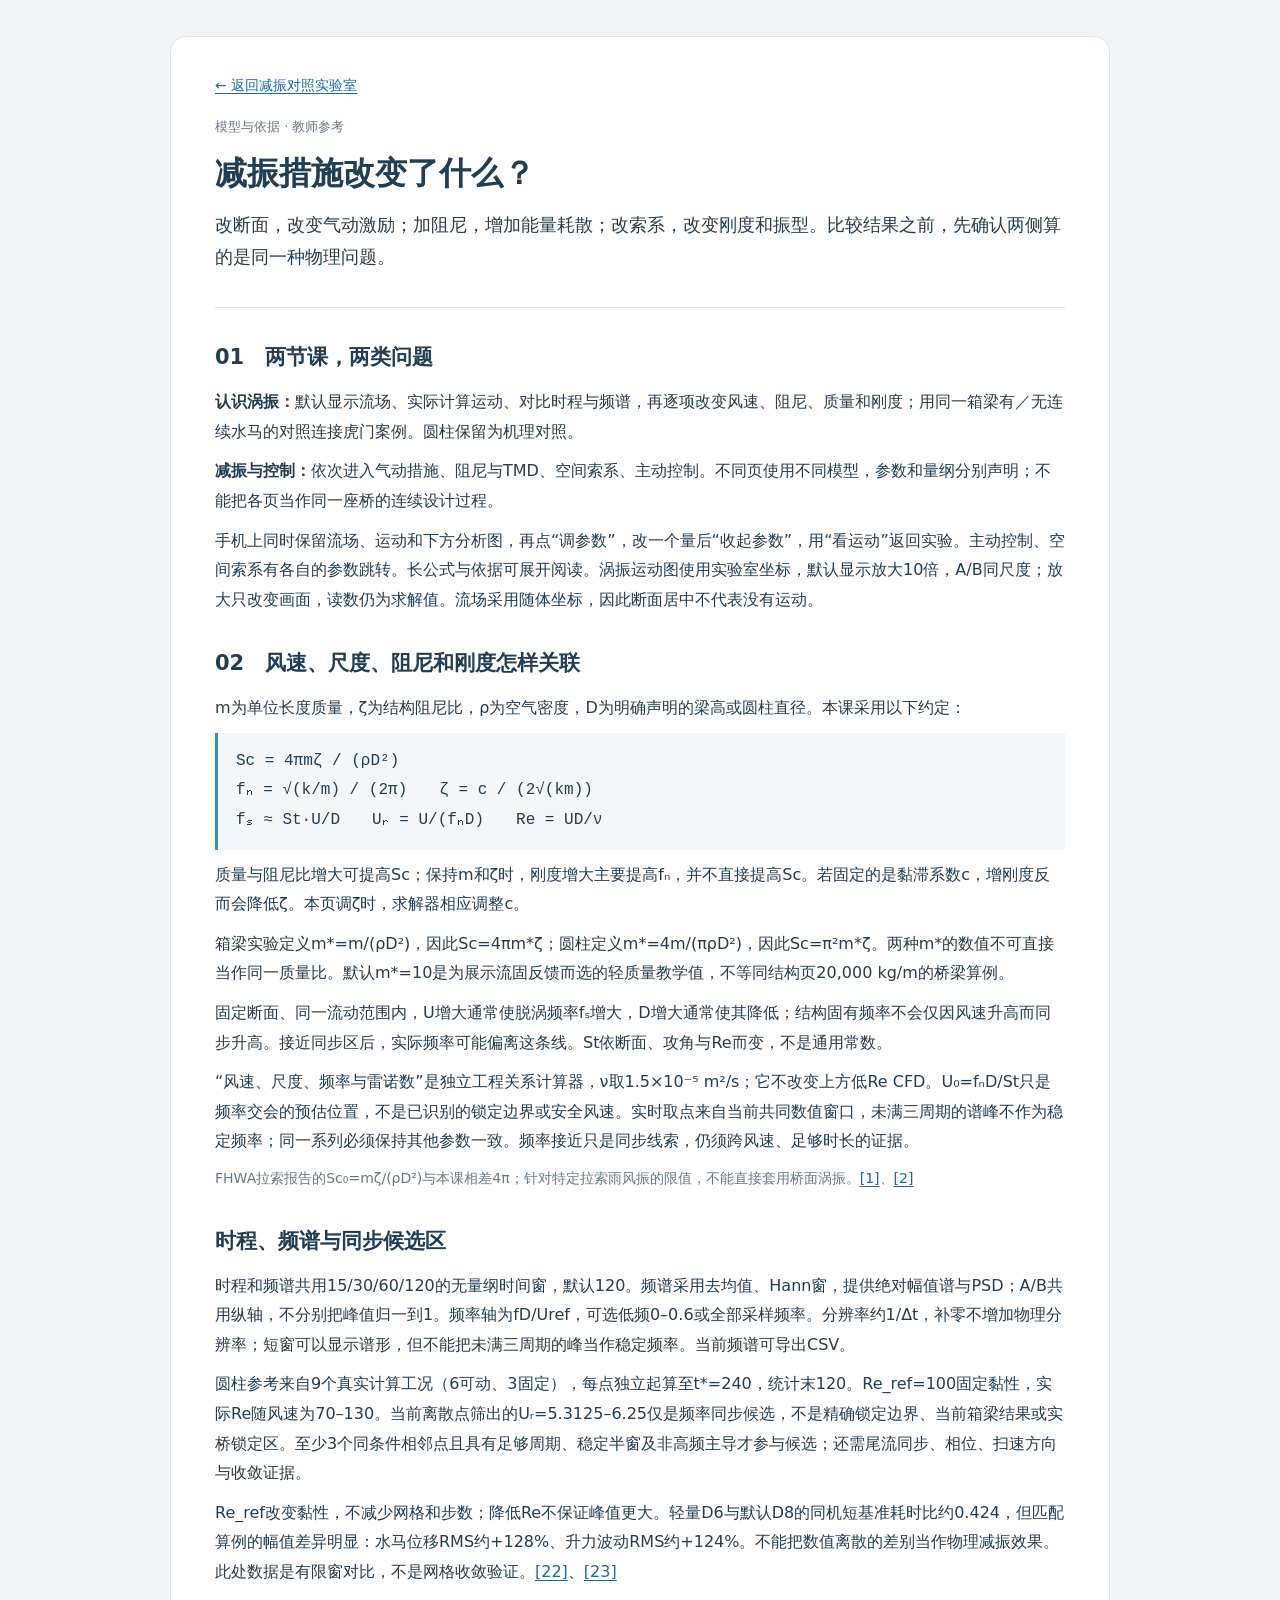
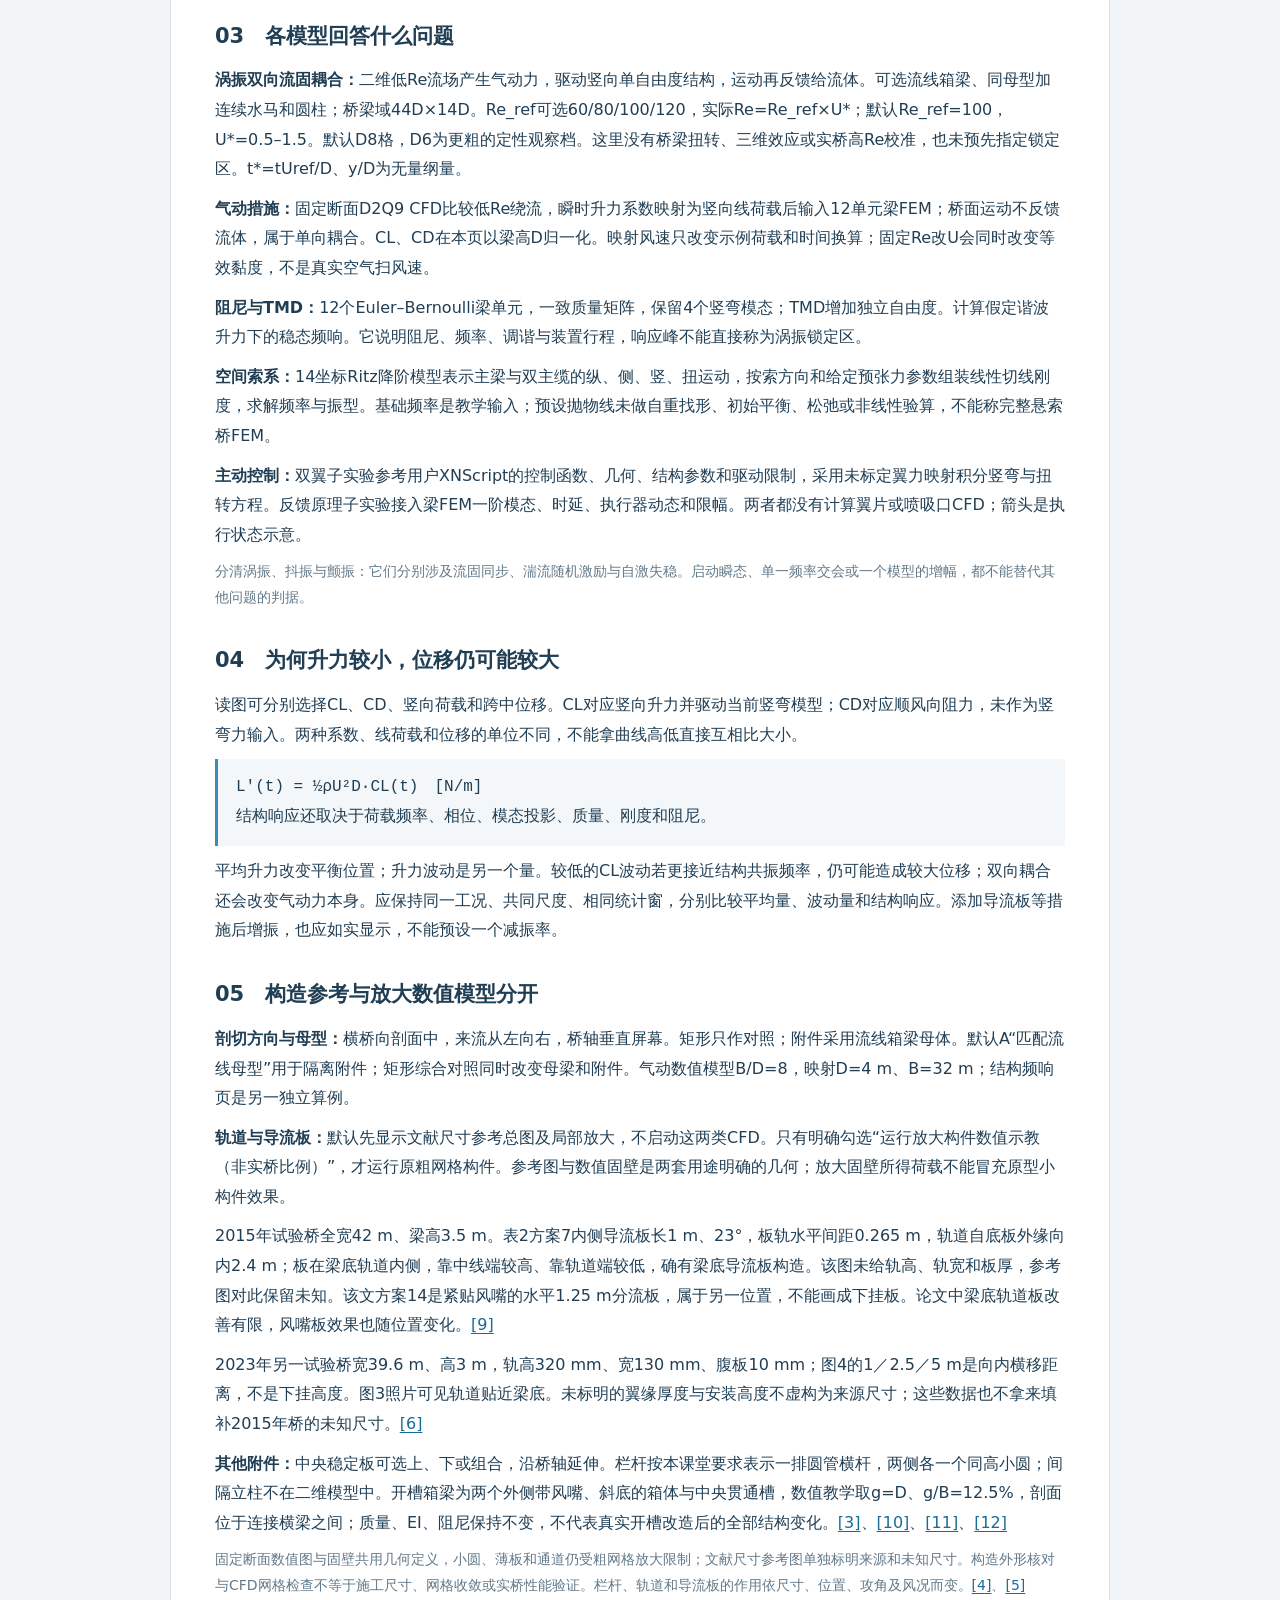
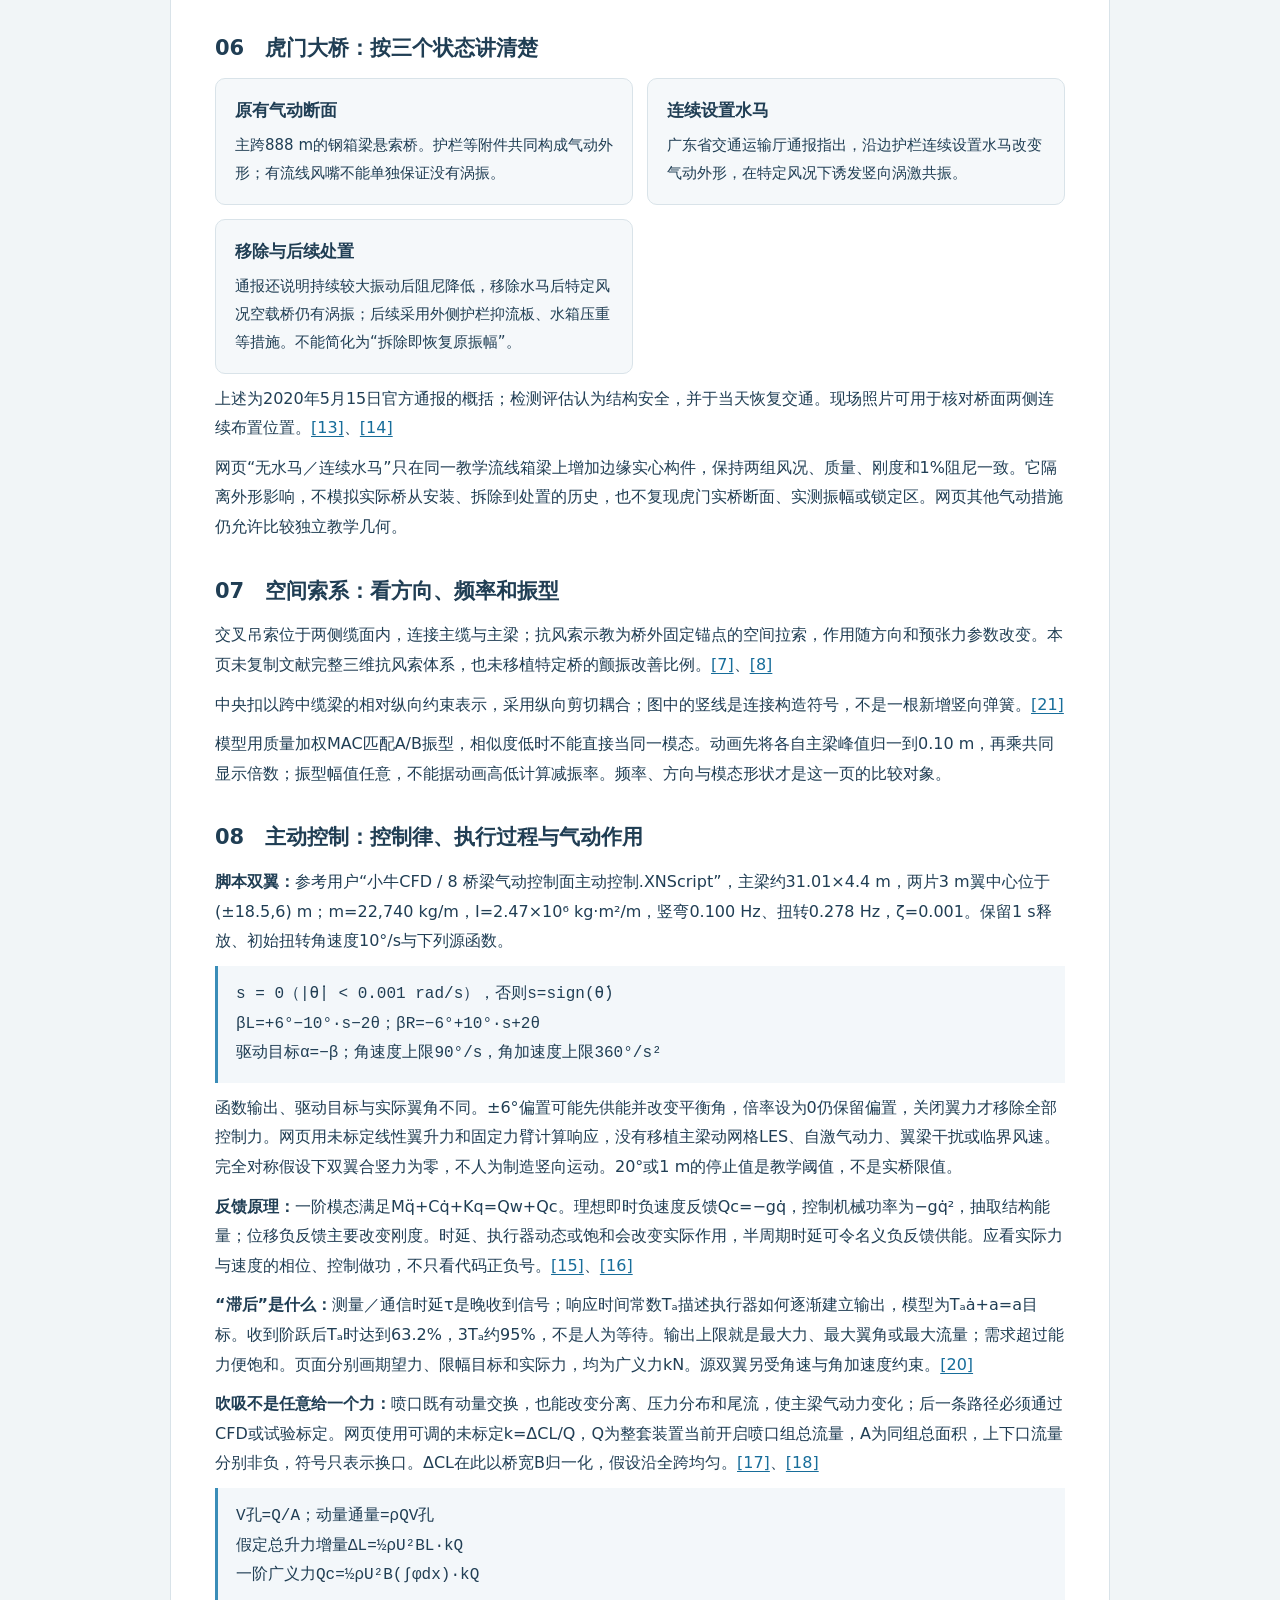
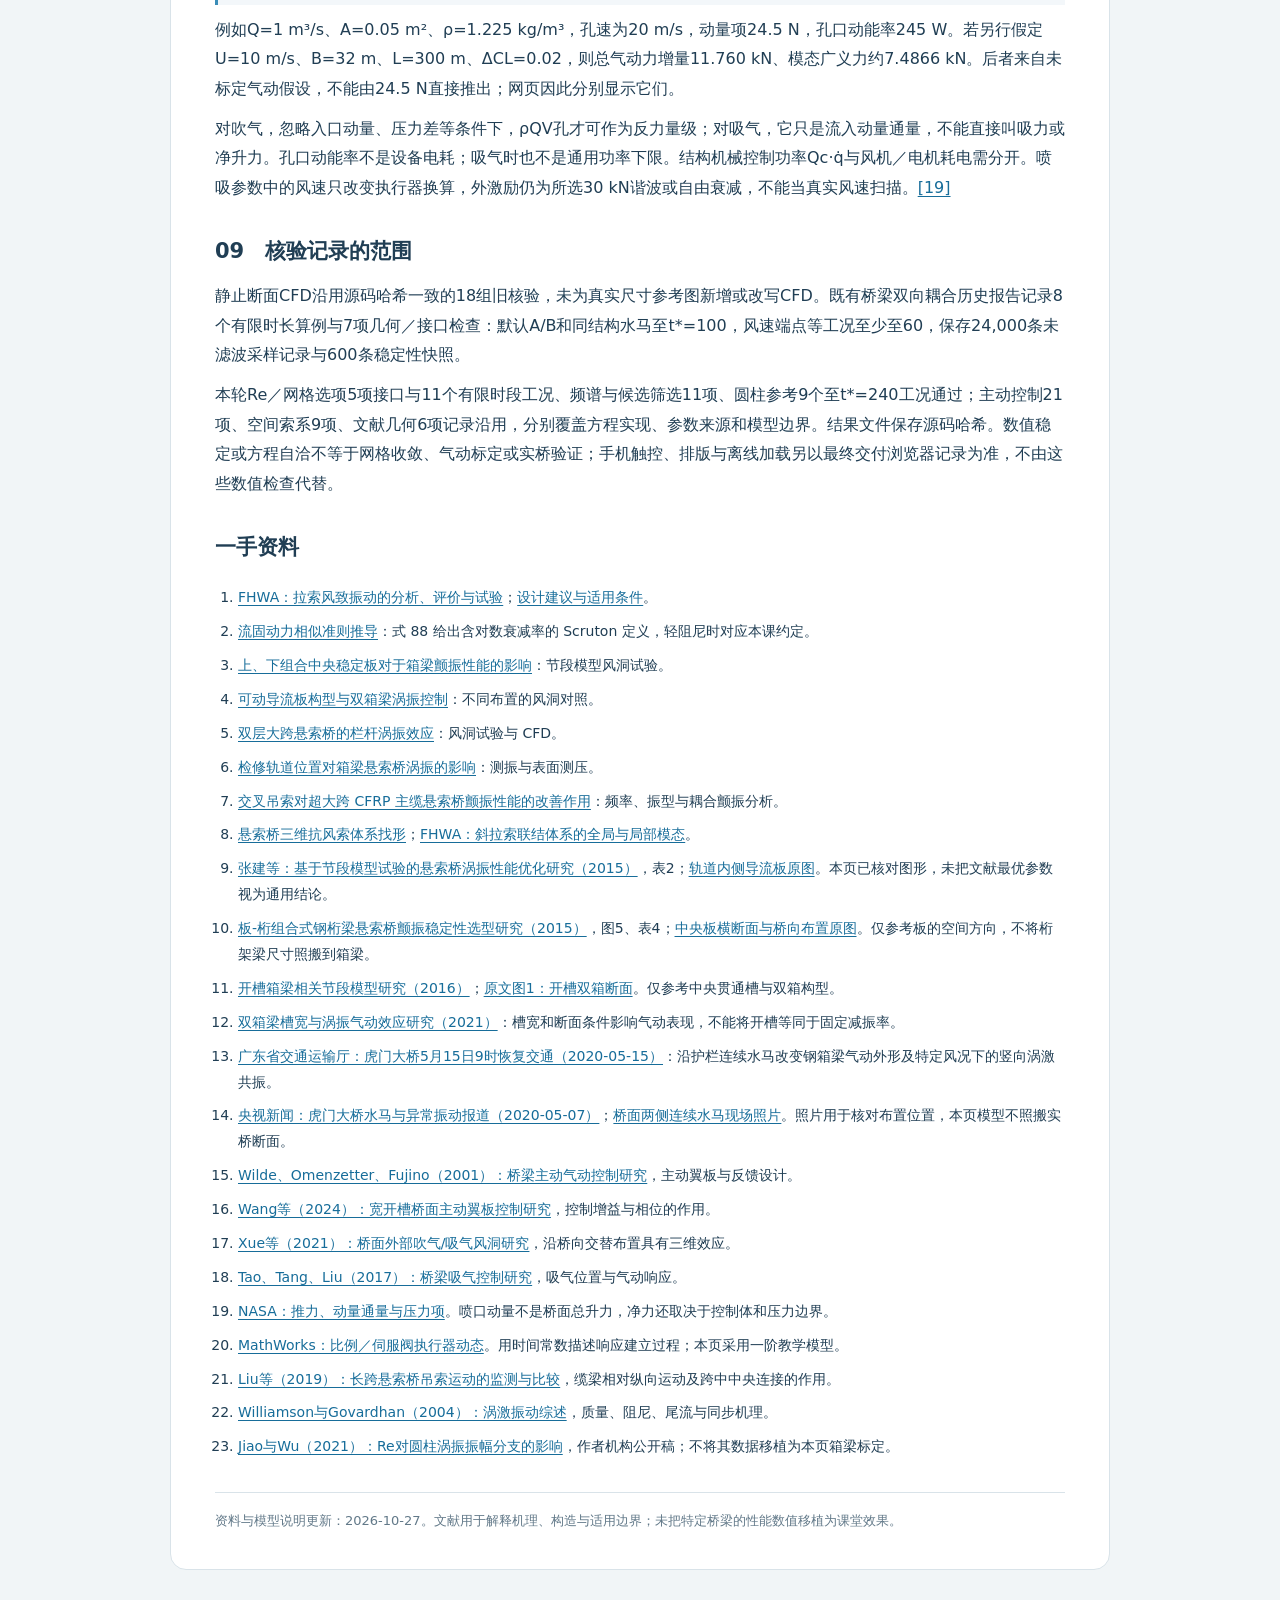
==== evidence.html @ 7c7252c8 "Publish verified bridge classroom with a dedicated course entry" ====
<!doctype html>
<html lang="zh-CN">
<head>
  <meta charset="utf-8">
  <meta name="viewport" content="width=device-width,initial-scale=1">
  <meta name="color-scheme" content="light">
  <title>模型与依据 · 桥梁减振对照实验室</title>
  <style>
    :root{--ink:#203e54;--muted:#627989;--line:#d9e3e9;--blue:#176d9a;--paper:#fff;--bg:#f1f5f7}
    *{box-sizing:border-box}body{margin:0;background:var(--bg);color:var(--ink);font:16px/1.85 system-ui,-apple-system,"Segoe UI","Microsoft YaHei",sans-serif}main{max-width:940px;margin:36px auto 64px;padding:36px 44px;background:var(--paper);border:1px solid var(--line);border-radius:16px}nav{font-size:14px}a{color:var(--blue);text-underline-offset:3px}a:focus-visible{outline:3px solid #75b9de;outline-offset:4px}header{border-bottom:1px solid var(--line);padding:16px 0 24px}h1{font-size:32px;line-height:1.3;margin:14px 0}h2{font-size:21px;margin:30px 0 10px}p{margin:10px 0}.lead{font-size:18px;line-height:1.8}.eyebrow,footer{font-size:13px;color:var(--muted)}.formula{padding:14px 18px;border-left:3px solid #3a8db8;background:#f3f7fa;overflow-wrap:anywhere;font-family:ui-monospace,"Cascadia Code",Consolas,monospace}.grid{display:grid;grid-template-columns:1fr 1fr;gap:14px}.card{padding:16px 19px;background:#f5f8fa;border:1px solid var(--line);border-radius:10px}.card h3{font-size:17px;margin:0 0 6px}.card p{font-size:15px;margin:0}.source-list{padding-left:23px;font-size:14px}.source-list li{padding:4px 0}.note{font-size:14px;color:var(--muted)}footer{margin-top:28px;padding-top:16px;border-top:1px solid var(--line)}@media(max-width:650px){main{margin:0;border:0;border-radius:0;padding:24px 20px 40px}h1{font-size:27px}.grid{grid-template-columns:1fr}body{font-size:15px}}
  </style>
</head>
<body>
<main>
  <nav><a href="index.html">← 返回减振对照实验室</a></nav>
  <header>
    <div class="eyebrow">模型与依据 · 教师参考</div>
    <h1>减振措施改变了什么？</h1>
    <p class="lead">改断面，改变气动激励；加阻尼，增加能量耗散；改索系，改变刚度和振型。比较结果之前，先确认两侧算的是同一种物理问题。</p>
  </header>

  <section aria-labelledby="courses">
    <h2 id="courses">01　两节课，两类问题</h2>
    <p><strong>认识涡振：</strong>默认显示流场、实际计算运动、对比时程与频谱，再逐项改变风速、阻尼、质量和刚度；用同一箱梁有／无连续水马的对照连接虎门案例。圆柱保留为机理对照。</p>
    <p><strong>减振与控制：</strong>依次进入气动措施、阻尼与TMD、空间索系、主动控制。不同页使用不同模型，参数和量纲分别声明；不能把各页当作同一座桥的连续设计过程。</p>
    <p>手机上同时保留流场、运动和下方分析图，再点“调参数”，改一个量后“收起参数”，用“看运动”返回实验。主动控制、空间索系有各自的参数跳转。长公式与依据可展开阅读。涡振运动图使用实验室坐标，默认显示放大10倍，A/B同尺度；放大只改变画面，读数仍为求解值。流场采用随体坐标，因此断面居中不代表没有运动。</p>
  </section>

  <section aria-labelledby="scruton">
    <h2 id="scruton">02　风速、尺度、阻尼和刚度怎样关联</h2>
    <p>m为单位长度质量，ζ为结构阻尼比，ρ为空气密度，D为明确声明的梁高或圆柱直径。本课采用以下约定：</p>
    <div class="formula">Sc = 4πmζ / (ρD²)<br>fₙ = √(k/m) / (2π)　　ζ = c / (2√(km))<br>fₛ ≈ St·U/D　　Uᵣ = U/(fₙD)　　Re = UD/ν</div>
    <p>质量与阻尼比增大可提高Sc；保持m和ζ时，刚度增大主要提高fₙ，并不直接提高Sc。若固定的是黏滞系数c，增刚度反而会降低ζ。本页调ζ时，求解器相应调整c。</p>
    <p>箱梁实验定义m*=m/(ρD²)，因此Sc=4πm*ζ；圆柱定义m*=4m/(πρD²)，因此Sc=π²m*ζ。两种m*的数值不可直接当作同一质量比。默认m*=10是为展示流固反馈而选的轻质量教学值，不等同结构页20,000 kg/m的桥梁算例。</p>
    <p>固定断面、同一流动范围内，U增大通常使脱涡频率fₛ增大，D增大通常使其降低；结构固有频率不会仅因风速升高而同步升高。接近同步区后，实际频率可能偏离这条线。St依断面、攻角与Re而变，不是通用常数。</p>
    <p>“风速、尺度、频率与雷诺数”是独立工程关系计算器，ν取1.5×10⁻⁵ m²/s；它不改变上方低Re CFD。U₀=fₙD/St只是频率交会的预估位置，不是已识别的锁定边界或安全风速。实时取点来自当前共同数值窗口，未满三周期的谱峰不作为稳定频率；同一系列必须保持其他参数一致。频率接近只是同步线索，仍须跨风速、足够时长的证据。</p>
    <p class="note">FHWA拉索报告的Sc₀=mζ/(ρD²)与本课相差4π；针对特定拉索雨风振的限值，不能直接套用桥面涡振。<a href="#ref1">[1]</a>、<a href="#ref2">[2]</a></p>
  </section>

  <section aria-labelledby="spectra">
    <h2 id="spectra">时程、频谱与同步候选区</h2>
    <p>时程和频谱共用15/30/60/120的无量纲时间窗，默认120。频谱采用去均值、Hann窗，提供绝对幅值谱与PSD；A/B共用纵轴，不分别把峰值归一到1。频率轴为fD/Uref，可选低频0–0.6或全部采样频率。分辨率约1/Δt，补零不增加物理分辨率；短窗可以显示谱形，但不能把未满三周期的峰当作稳定频率。当前频谱可导出CSV。</p>
    <p>圆柱参考来自9个真实计算工况（6可动、3固定），每点独立起算至t*=240，统计末120。Re_ref=100固定黏性，实际Re随风速为70–130。当前离散点筛出的Uᵣ=5.3125–6.25仅是频率同步候选，不是精确锁定边界、当前箱梁结果或实桥锁定区。至少3个同条件相邻点且具有足够周期、稳定半窗及非高频主导才参与候选；还需尾流同步、相位、扫速方向与收敛证据。</p>
    <p>Re_ref改变黏性，不减少网格和步数；降低Re不保证峰值更大。轻量D6与默认D8的同机短基准耗时比约0.424，但匹配算例的幅值差异明显：水马位移RMS约+128%、升力波动RMS约+124%。不能把数值离散的差别当作物理减振效果。此处数据是有限窗对比，不是网格收敛验证。<a href="#ref22">[22]</a>、<a href="#ref23">[23]</a></p>
  </section>

  <section aria-labelledby="models">
    <h2 id="models">03　各模型回答什么问题</h2>
    <p><strong>涡振双向流固耦合：</strong>二维低Re流场产生气动力，驱动竖向单自由度结构，运动再反馈给流体。可选流线箱梁、同母型加连续水马和圆柱；桥梁域44D×14D。Re_ref可选60/80/100/120，实际Re=Re_ref×U*；默认Re_ref=100，U*=0.5–1.5。默认D8格，D6为更粗的定性观察档。这里没有桥梁扭转、三维效应或实桥高Re校准，也未预先指定锁定区。t*=tUref/D、y/D为无量纲量。</p>
    <p><strong>气动措施：</strong>固定断面D2Q9 CFD比较低Re绕流，瞬时升力系数映射为竖向线荷载后输入12单元梁FEM；桥面运动不反馈流体，属于单向耦合。CL、CD在本页以梁高D归一化。映射风速只改变示例荷载和时间换算；固定Re改U会同时改变等效黏度，不是真实空气扫风速。</p>
    <p><strong>阻尼与TMD：</strong>12个Euler–Bernoulli梁单元，一致质量矩阵，保留4个竖弯模态；TMD增加独立自由度。计算假定谐波升力下的稳态频响。它说明阻尼、频率、调谐与装置行程，响应峰不能直接称为涡振锁定区。</p>
    <p><strong>空间索系：</strong>14坐标Ritz降阶模型表示主梁与双主缆的纵、侧、竖、扭运动，按索方向和给定预张力参数组装线性切线刚度，求解频率与振型。基础频率是教学输入；预设抛物线未做自重找形、初始平衡、松弛或非线性验算，不能称完整悬索桥FEM。</p>
    <p><strong>主动控制：</strong>双翼子实验参考用户XNScript的控制函数、几何、结构参数和驱动限制，采用未标定翼力映射积分竖弯与扭转方程。反馈原理子实验接入梁FEM一阶模态、时延、执行器动态和限幅。两者都没有计算翼片或喷吸口CFD；箭头是执行状态示意。</p>
    <p class="note">分清涡振、抖振与颤振：它们分别涉及流固同步、湍流随机激励与自激失稳。启动瞬态、单一频率交会或一个模型的增幅，都不能替代其他问题的判据。</p>
  </section>

  <section aria-labelledby="reading">
    <h2 id="reading">04　为何升力较小，位移仍可能较大</h2>
    <p>读图可分别选择CL、CD、竖向荷载和跨中位移。CL对应竖向升力并驱动当前竖弯模型；CD对应顺风向阻力，未作为竖弯力输入。两种系数、线荷载和位移的单位不同，不能拿曲线高低直接互相比大小。</p>
    <div class="formula">L′(t) = ½ρU²D·CL(t)　[N/m]<br>结构响应还取决于荷载频率、相位、模态投影、质量、刚度和阻尼。</div>
    <p>平均升力改变平衡位置；升力波动是另一个量。较低的CL波动若更接近结构共振频率，仍可能造成较大位移；双向耦合还会改变气动力本身。应保持同一工况、共同尺度、相同统计窗，分别比较平均量、波动量和结构响应。添加导流板等措施后增振，也应如实显示，不能预设一个减振率。</p>
  </section>

  <section aria-labelledby="section-construction">
    <h2 id="section-construction">05　构造参考与放大数值模型分开</h2>
    <p><strong>剖切方向与母型：</strong>横桥向剖面中，来流从左向右，桥轴垂直屏幕。矩形只作对照；附件采用流线箱梁母体。默认A“匹配流线母型”用于隔离附件；矩形综合对照同时改变母梁和附件。气动数值模型B/D=8，映射D=4 m、B=32 m；结构频响页是另一独立算例。</p>
    <p><strong>轨道与导流板：</strong>默认先显示文献尺寸参考总图及局部放大，不启动这两类CFD。只有明确勾选“运行放大构件数值示教（非实桥比例）”，才运行原粗网格构件。参考图与数值固壁是两套用途明确的几何；放大固壁所得荷载不能冒充原型小构件效果。</p>
    <p>2015年试验桥全宽42 m、梁高3.5 m。表2方案7内侧导流板长1 m、23°，板轨水平间距0.265 m，轨道自底板外缘向内2.4 m；板在梁底轨道内侧，靠中线端较高、靠轨道端较低，确有梁底导流板构造。该图未给轨高、轨宽和板厚，参考图对此保留未知。该文方案14是紧贴风嘴的水平1.25 m分流板，属于另一位置，不能画成下挂板。论文中梁底轨道板改善有限，风嘴板效果也随位置变化。<a href="#ref9">[9]</a></p>
    <p>2023年另一试验桥宽39.6 m、高3 m，轨高320 mm、宽130 mm、腹板10 mm；图4的1／2.5／5 m是向内横移距离，不是下挂高度。图3照片可见轨道贴近梁底。未标明的翼缘厚度与安装高度不虚构为来源尺寸；这些数据也不拿来填补2015年桥的未知尺寸。<a href="#ref6">[6]</a></p>
    <p><strong>其他附件：</strong>中央稳定板可选上、下或组合，沿桥轴延伸。栏杆按本课堂要求表示一排圆管横杆，两侧各一个同高小圆；间隔立柱不在二维模型中。开槽箱梁为两个外侧带风嘴、斜底的箱体与中央贯通槽，数值教学取g=D、g/B=12.5%，剖面位于连接横梁之间；质量、EI、阻尼保持不变，不代表真实开槽改造后的全部结构变化。<a href="#ref3">[3]</a>、<a href="#ref10">[10]</a>、<a href="#ref11">[11]</a>、<a href="#ref12">[12]</a></p>
    <p class="note">固定断面数值图与固壁共用几何定义，小圆、薄板和通道仍受粗网格放大限制；文献尺寸参考图单独标明来源和未知尺寸。构造外形核对与CFD网格检查不等于施工尺寸、网格收敛或实桥性能验证。栏杆、轨道和导流板的作用依尺寸、位置、攻角及风况而变。<a href="#ref4">[4]</a>、<a href="#ref5">[5]</a></p>
  </section>

  <section aria-labelledby="humen">
    <h2 id="humen">06　虎门大桥：按三个状态讲清楚</h2>
    <div class="grid">
      <article class="card"><h3>原有气动断面</h3><p>主跨888 m的钢箱梁悬索桥。护栏等附件共同构成气动外形；有流线风嘴不能单独保证没有涡振。</p></article>
      <article class="card"><h3>连续设置水马</h3><p>广东省交通运输厅通报指出，沿边护栏连续设置水马改变气动外形，在特定风况下诱发竖向涡激共振。</p></article>
      <article class="card"><h3>移除与后续处置</h3><p>通报还说明持续较大振动后阻尼降低，移除水马后特定风况空载桥仍有涡振；后续采用外侧护栏抑流板、水箱压重等措施。不能简化为“拆除即恢复原振幅”。</p></article>
    </div>
    <p>上述为2020年5月15日官方通报的概括；检测评估认为结构安全，并于当天恢复交通。现场照片可用于核对桥面两侧连续布置位置。<a href="#ref13">[13]</a>、<a href="#ref14">[14]</a></p>
    <p>网页“无水马／连续水马”只在同一教学流线箱梁上增加边缘实心构件，保持两组风况、质量、刚度和1%阻尼一致。它隔离外形影响，不模拟实际桥从安装、拆除到处置的历史，也不复现虎门实桥断面、实测振幅或锁定区。网页其他气动措施仍允许比较独立教学几何。</p>
  </section>

  <section aria-labelledby="spatial">
    <h2 id="spatial">07　空间索系：看方向、频率和振型</h2>
    <p>交叉吊索位于两侧缆面内，连接主缆与主梁；抗风索示教为桥外固定锚点的空间拉索，作用随方向和预张力参数改变。本页未复制文献完整三维抗风索体系，也未移植特定桥的颤振改善比例。<a href="#ref7">[7]</a>、<a href="#ref8">[8]</a></p>
    <p>中央扣以跨中缆梁的相对纵向约束表示，采用纵向剪切耦合；图中的竖线是连接构造符号，不是一根新增竖向弹簧。<a href="#ref21">[21]</a></p>
    <p>模型用质量加权MAC匹配A/B振型，相似度低时不能直接当同一模态。动画先将各自主梁峰值归一到0.10 m，再乘共同显示倍数；振型幅值任意，不能据动画高低计算减振率。频率、方向与模态形状才是这一页的比较对象。</p>
  </section>

  <section aria-labelledby="active-controls">
    <h2 id="active-controls">08　主动控制：控制律、执行过程与气动作用</h2>
    <p><strong>脚本双翼：</strong>参考用户“小牛CFD / 8 桥梁气动控制面主动控制.XNScript”，主梁约31.01×4.4 m，两片3 m翼中心位于(±18.5,6) m；m=22,740 kg/m，I=2.47×10⁶ kg·m²/m，竖弯0.100 Hz、扭转0.278 Hz，ζ=0.001。保留1 s释放、初始扭转角速度10°/s与下列源函数。</p>
    <div class="formula">s = 0（|θ̇| &lt; 0.001 rad/s），否则s=sign(θ̇)<br>βL=+6°−10°·s−2θ；βR=−6°+10°·s+2θ<br>驱动目标α=−β；角速度上限90°/s，角加速度上限360°/s²</div>
    <p>函数输出、驱动目标与实际翼角不同。±6°偏置可能先供能并改变平衡角，倍率设为0仍保留偏置，关闭翼力才移除全部控制力。网页用未标定线性翼升力和固定力臂计算响应，没有移植主梁动网格LES、自激气动力、翼梁干扰或临界风速。完全对称假设下双翼合竖力为零，不人为制造竖向运动。20°或1 m的停止值是教学阈值，不是实桥限值。</p>
    <p><strong>反馈原理：</strong>一阶模态满足Mq̈+Cq̇+Kq=Qw+Qc。理想即时负速度反馈Qc=−gq̇，控制机械功率为−gq̇²，抽取结构能量；位移负反馈主要改变刚度。时延、执行器动态或饱和会改变实际作用，半周期时延可令名义负反馈供能。应看实际力与速度的相位、控制做功，不只看代码正负号。<a href="#ref15">[15]</a>、<a href="#ref16">[16]</a></p>
    <p><strong>“滞后”是什么：</strong>测量／通信时延τ是晚收到信号；响应时间常数Tₐ描述执行器如何逐渐建立输出，模型为Tₐȧ+a=a目标。收到阶跃后Tₐ时达到63.2%，3Tₐ约95%，不是人为等待。输出上限就是最大力、最大翼角或最大流量；需求超过能力便饱和。页面分别画期望力、限幅目标和实际力，均为广义力kN。源双翼另受角速与角加速度约束。<a href="#ref20">[20]</a></p>
    <p><strong>吹吸不是任意给一个力：</strong>喷口既有动量交换，也能改变分离、压力分布和尾流，使主梁气动力变化；后一条路径必须通过CFD或试验标定。网页使用可调的未标定k=ΔCL/Q，Q为整套装置当前开启喷口组总流量，A为同组总面积，上下口流量分别非负，符号只表示换口。ΔCL在此以桥宽B归一化，假设沿全跨均匀。<a href="#ref17">[17]</a>、<a href="#ref18">[18]</a></p>
    <div class="formula">V孔=Q/A；动量通量=ρQV孔<br>假定总升力增量ΔL=½ρU²BL·kQ<br>一阶广义力Qc=½ρU²B(∫φdx)·kQ</div>
    <p>例如Q=1 m³/s、A=0.05 m²、ρ=1.225 kg/m³，孔速为20 m/s，动量项24.5 N，孔口动能率245 W。若另行假定U=10 m/s、B=32 m、L=300 m、ΔCL=0.02，则总气动力增量11.760 kN、模态广义力约7.4866 kN。后者来自未标定气动假设，不能由24.5 N直接推出；网页因此分别显示它们。</p>
    <p>对吹气，忽略入口动量、压力差等条件下，ρQV孔才可作为反力量级；对吸气，它只是流入动量通量，不能直接叫吸力或净升力。孔口动能率不是设备电耗；吸气时也不是通用功率下限。结构机械控制功率Qc·q̇与风机／电机耗电需分开。喷吸参数中的风速只改变执行器换算，外激励仍为所选30 kN谐波或自由衰减，不能当真实风速扫描。<a href="#ref19">[19]</a></p>
  </section>

  <section aria-labelledby="verification">
    <h2 id="verification">09　核验记录的范围</h2>
    <p>静止断面CFD沿用源码哈希一致的18组旧核验，未为真实尺寸参考图新增或改写CFD。既有桥梁双向耦合历史报告记录8个有限时长算例与7项几何／接口检查：默认A/B和同结构水马至t*=100，风速端点等工况至少至60，保存24,000条未滤波采样记录与600条稳定性快照。</p>
    <p>本轮Re／网格选项5项接口与11个有限时段工况、频谱与候选筛选11项、圆柱参考9个至t*=240工况通过；主动控制21项、空间索系9项、文献几何6项记录沿用，分别覆盖方程实现、参数来源和模型边界。结果文件保存源码哈希。数值稳定或方程自洽不等于网格收敛、气动标定或实桥验证；手机触控、排版与离线加载另以最终交付浏览器记录为准，不由这些数值检查代替。</p>
  </section>

  <section aria-labelledby="sources">
    <h2 id="sources">一手资料</h2>
    <ol class="source-list">
      <li id="ref1"><a href="https://www.fhwa.dot.gov/publications/research/infrastructure/bridge/05083/chap3.cfm" target="_blank" rel="noopener noreferrer">FHWA：拉索风致振动的分析、评价与试验</a>；<a href="https://www.fhwa.dot.gov/publications/research/infrastructure/bridge/05083/chap4.cfm" target="_blank" rel="noopener noreferrer">设计建议与适用条件</a>。</li>
      <li id="ref2"><a href="https://link.springer.com/article/10.1007/s43452-022-00547-w" target="_blank" rel="noopener noreferrer">流固动力相似准则推导</a>：式 88 给出含对数衰减率的 Scruton 定义，轻阻尼时对应本课约定。</li>
      <li id="ref3"><a href="https://zgglxb.chd.edu.cn/CN/Y2017/V30/I7/86" target="_blank" rel="noopener noreferrer">上、下组合中央稳定板对于箱梁颤振性能的影响</a>：节段模型风洞试验。</li>
      <li id="ref4"><a href="https://www.sciencedirect.com/science/article/pii/S0141029623001761" target="_blank" rel="noopener noreferrer">可动导流板构型与双箱梁涡振控制</a>：不同布置的风洞对照。</li>
      <li id="ref5"><a href="https://www.mdpi.com/2076-3417/13/16/9314" target="_blank" rel="noopener noreferrer">双层大跨悬索桥的栏杆涡振效应</a>：风洞试验与 CFD。</li>
      <li id="ref6"><a href="https://www.frontiersin.org/journals/built-environment/articles/10.3389/fbuil.2023.1264996/full" target="_blank" rel="noopener noreferrer">检修轨道位置对箱梁悬索桥涡振的影响</a>：测振与表面测压。</li>
      <li id="ref7"><a href="https://manu36.magtech.com.cn/Jwk_tmgcxb/CN/abstract/abstract348.shtml" target="_blank" rel="noopener noreferrer">交叉吊索对超大跨 CFRP 主缆悬索桥颤振性能的改善作用</a>：频率、振型与耦合颤振分析。</li>
      <li id="ref8"><a href="https://ascelibrary.org/doi/10.1061/%28ASCE%29BE.1943-5592.0001942" target="_blank" rel="noopener noreferrer">悬索桥三维抗风索体系找形</a>；<a href="https://www.fhwa.dot.gov/publications/research/infrastructure/bridge/05084/" target="_blank" rel="noopener noreferrer">FHWA：斜拉索联结体系的全局与局部模态</a>。</li>
      <li id="ref9"><a href="https://html.rhhz.net/SYLTLX/html/2015-2-48.htm" target="_blank" rel="noopener noreferrer">张建等：基于节段模型试验的悬索桥涡振性能优化研究（2015）</a>，表2；<a href="https://html.rhhz.net/SYLTLX/html/PIC/2015-2-48-T2.jpg" target="_blank" rel="noopener noreferrer">轨道内侧导流板原图</a>。本页已核对图形，未把文献最优参数视为通用结论。</li>
      <li id="ref10"><a href="https://html.rhhz.net/SYLTLX/html/2015-4-52.htm" target="_blank" rel="noopener noreferrer">板-桁组合式钢桁梁悬索桥颤振稳定性选型研究（2015）</a>，图5、表4；<a href="https://html.rhhz.net/SYLTLX/html/PIC/20150407-5.jpg" target="_blank" rel="noopener noreferrer">中央板横断面与桥向布置原图</a>。仅参考板的空间方向，不将桁架梁尺寸照搬到箱梁。</li>
      <li id="ref11"><a href="https://html.rhhz.net/SYLTLX/html/2016-1-68.htm" target="_blank" rel="noopener noreferrer">开槽箱梁相关节段模型研究（2016）</a>；<a href="https://html.rhhz.net/SYLTLX/html/PIC/2016-1-68-1.jpg" target="_blank" rel="noopener noreferrer">原文图1：开槽双箱断面</a>。仅参考中央贯通槽与双箱构型。</li>
      <li id="ref12"><a href="https://www.sciencedirect.com/science/article/pii/S0889974621001638" target="_blank" rel="noopener noreferrer">双箱梁槽宽与涡振气动效应研究（2021）</a>：槽宽和断面条件影响气动表现，不能将开槽等同于固定减振率。</li>
      <li id="ref13"><a href="https://td.gd.gov.cn/gkmlpt/content/2/2994/post_2994913.html?jump=false" target="_blank" rel="noopener noreferrer">广东省交通运输厅：虎门大桥5月15日9时恢复交通（2020-05-15）</a>：沿护栏连续水马改变钢箱梁气动外形及特定风况下的竖向涡激共振。</li>
      <li id="ref14"><a href="https://news.cctv.com/2020/05/07/ARTIDDEQRCHs9yC4O6yxHYtu200507.shtml" target="_blank" rel="noopener noreferrer">央视新闻：虎门大桥水马与异常振动报道（2020-05-07）</a>；<a href="https://p5.img.cctvpic.com/photoworkspace/contentimg/2020/05/07/2020050709100026661.jpg" target="_blank" rel="noopener noreferrer">桥面两侧连续水马现场照片</a>。照片用于核对布置位置，本页模型不照搬实桥断面。</li>
      <li id="ref15"><a href="https://ascelibrary.com/doi/10.1061/%28ASCE%290733-9399%282001%29127%3A1%2880%29" target="_blank" rel="noopener noreferrer">Wilde、Omenzetter、Fujino（2001）：桥梁主动气动控制研究</a>，主动翼板与反馈设计。</li>
      <li id="ref16"><a href="https://www.sciencedirect.com/science/article/pii/S0141029624000191" target="_blank" rel="noopener noreferrer">Wang等（2024）：宽开槽桥面主动翼板控制研究</a>，控制增益与相位的作用。</li>
      <li id="ref17"><a href="https://www.sciencedirect.com/science/article/pii/S016761052100146X" target="_blank" rel="noopener noreferrer">Xue等（2021）：桥面外部吹气/吸气风洞研究</a>，沿桥向交替布置具有三维效应。</li>
      <li id="ref18"><a href="https://hrcak.srce.hr/en/181509" target="_blank" rel="noopener noreferrer">Tao、Tang、Liu（2017）：桥梁吸气控制研究</a>，吸气位置与气动响应。</li>
      <li id="ref19"><a href="https://www1.grc.nasa.gov/beginners-guide-to-aeronautics/thrust-force/" target="_blank" rel="noopener noreferrer">NASA：推力、动量通量与压力项</a>。喷口动量不是桥面总升力，净力还取决于控制体和压力边界。</li>
      <li id="ref20"><a href="https://www.mathworks.com/help/hydro/ref/proportionalandservovalveactuator.html" target="_blank" rel="noopener noreferrer">MathWorks：比例／伺服阀执行器动态</a>。用时间常数描述响应建立过程；本页采用一阶教学模型。</li>
      <li id="ref21"><a href="https://ascelibrary.org/doi/abs/10.1061/%28ASCE%29BE.1943-5592.0001386" target="_blank" rel="noopener noreferrer">Liu等（2019）：长跨悬索桥吊索运动的监测与比较</a>，缆梁相对纵向运动及跨中中央连接的作用。</li>
      <li id="ref22"><a href="https://www.annualreviews.org/content/journals/10.1146/annurev.fluid.36.050802.122128" target="_blank" rel="noopener noreferrer">Williamson与Govardhan（2004）：涡激振动综述</a>，质量、阻尼、尾流与同步机理。</li>
      <li id="ref23"><a href="https://discovery.ucl.ac.uk/id/eprint/10129899/" target="_blank" rel="noopener noreferrer">Jiao与Wu（2021）：Re对圆柱涡振振幅分支的影响</a>，作者机构公开稿；不将其数据移植为本页箱梁标定。</li>
    </ol>
  </section>
  <footer>资料与模型说明更新：2026-10-27。文献用于解释机理、构造与适用边界；未把特定桥梁的性能数值移植为课堂效果。</footer>
</main>
</body>
</html>
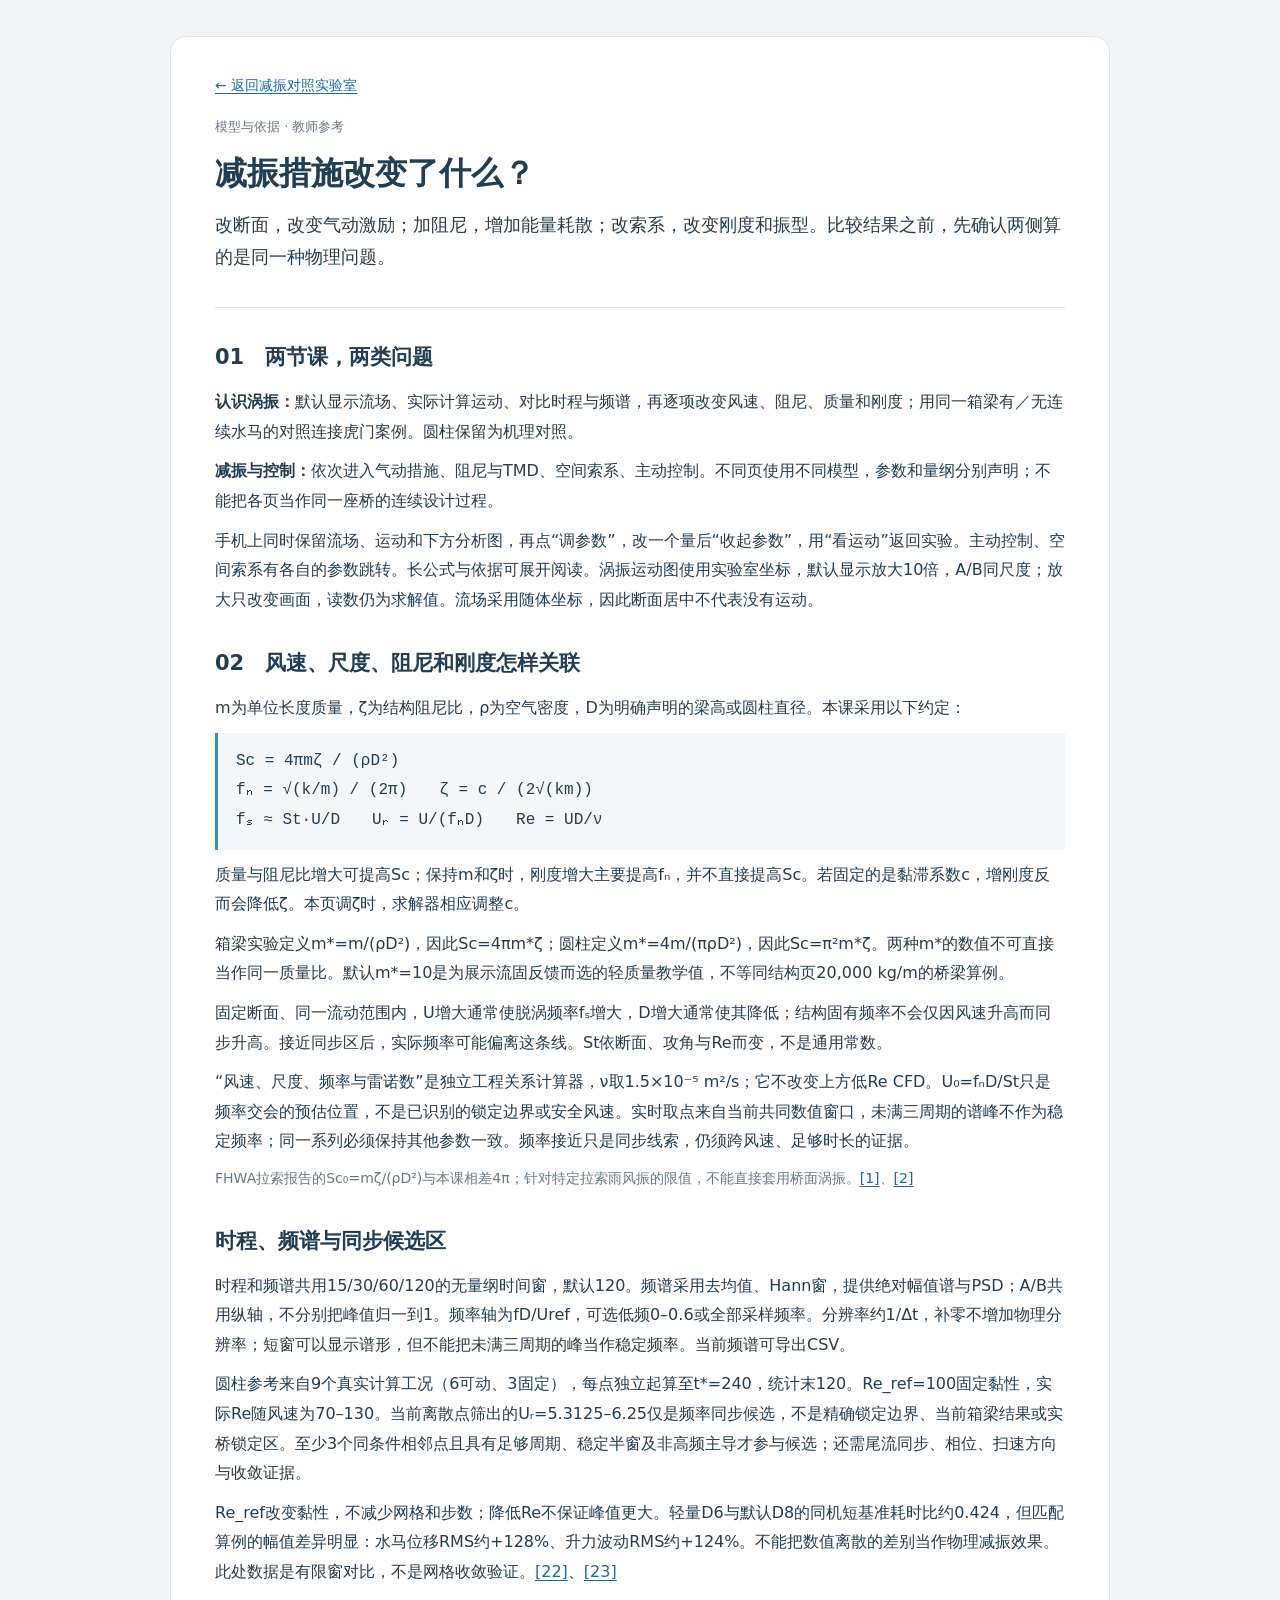
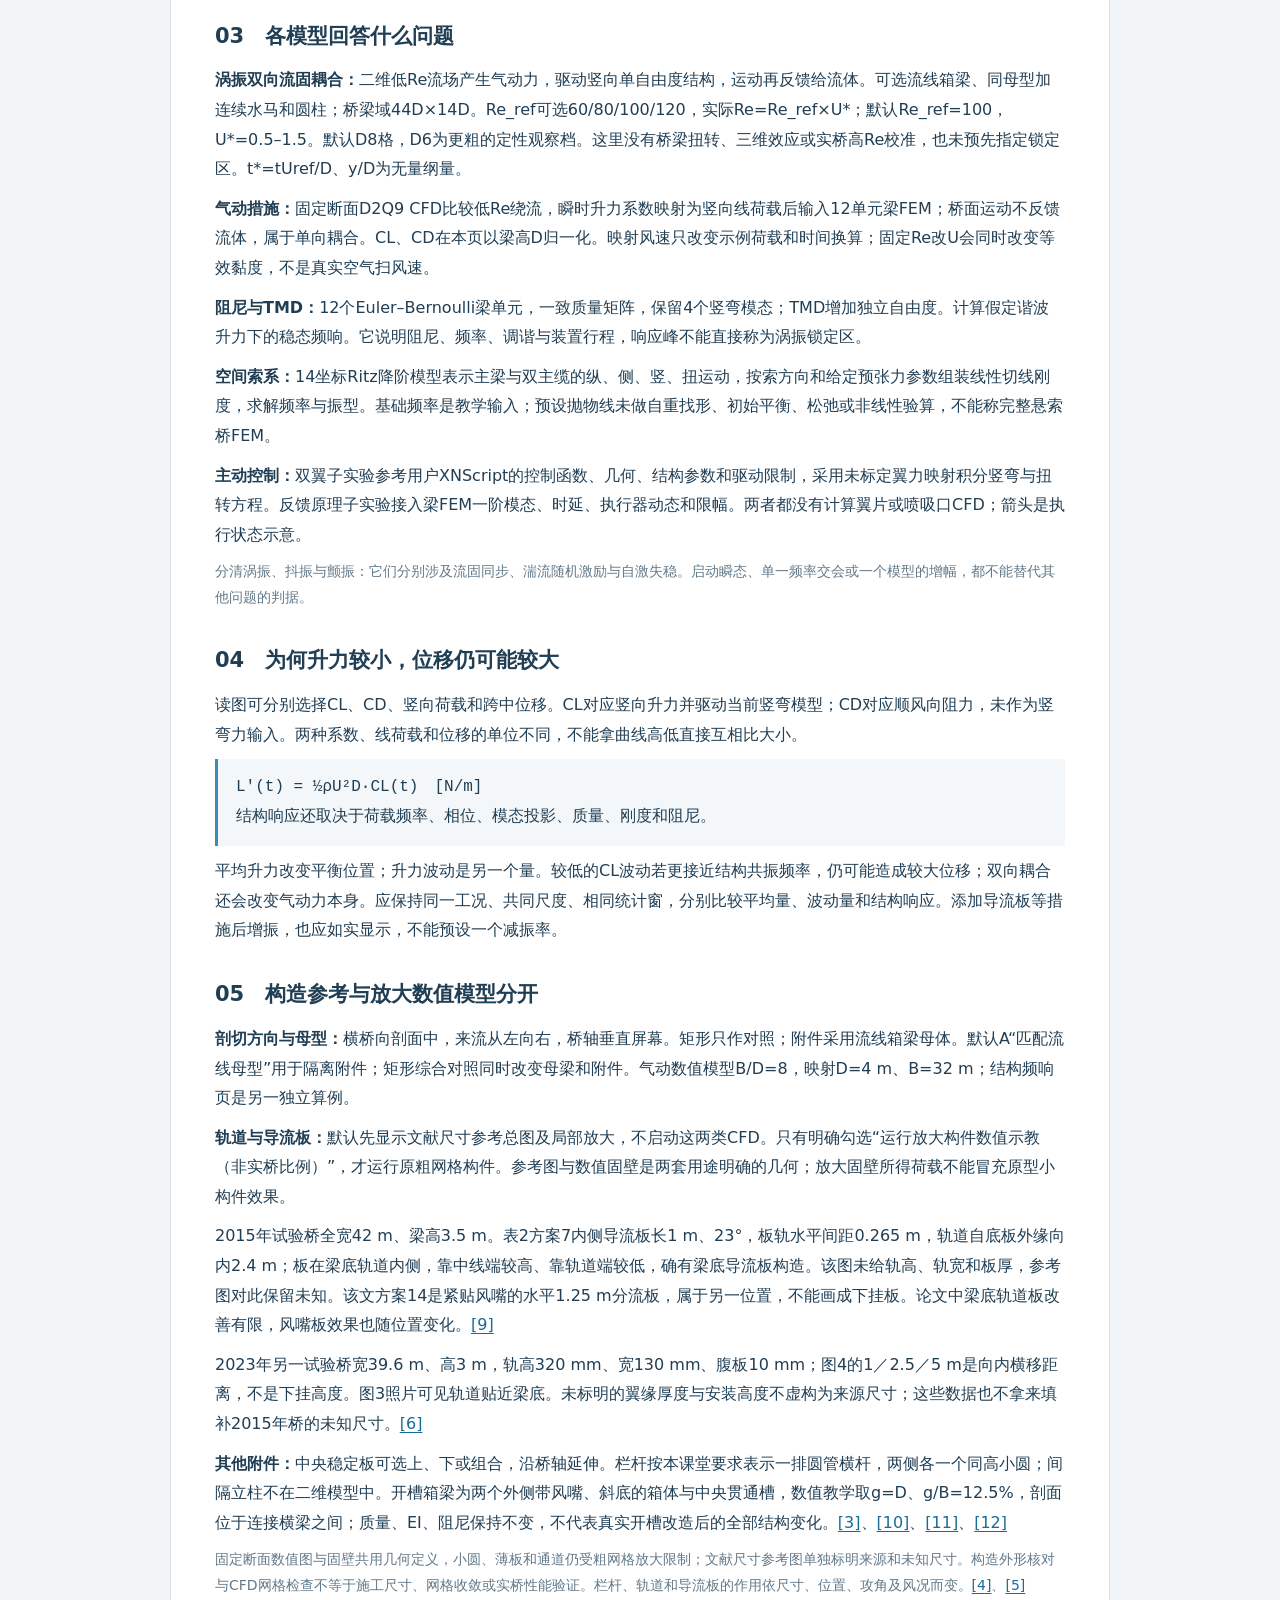
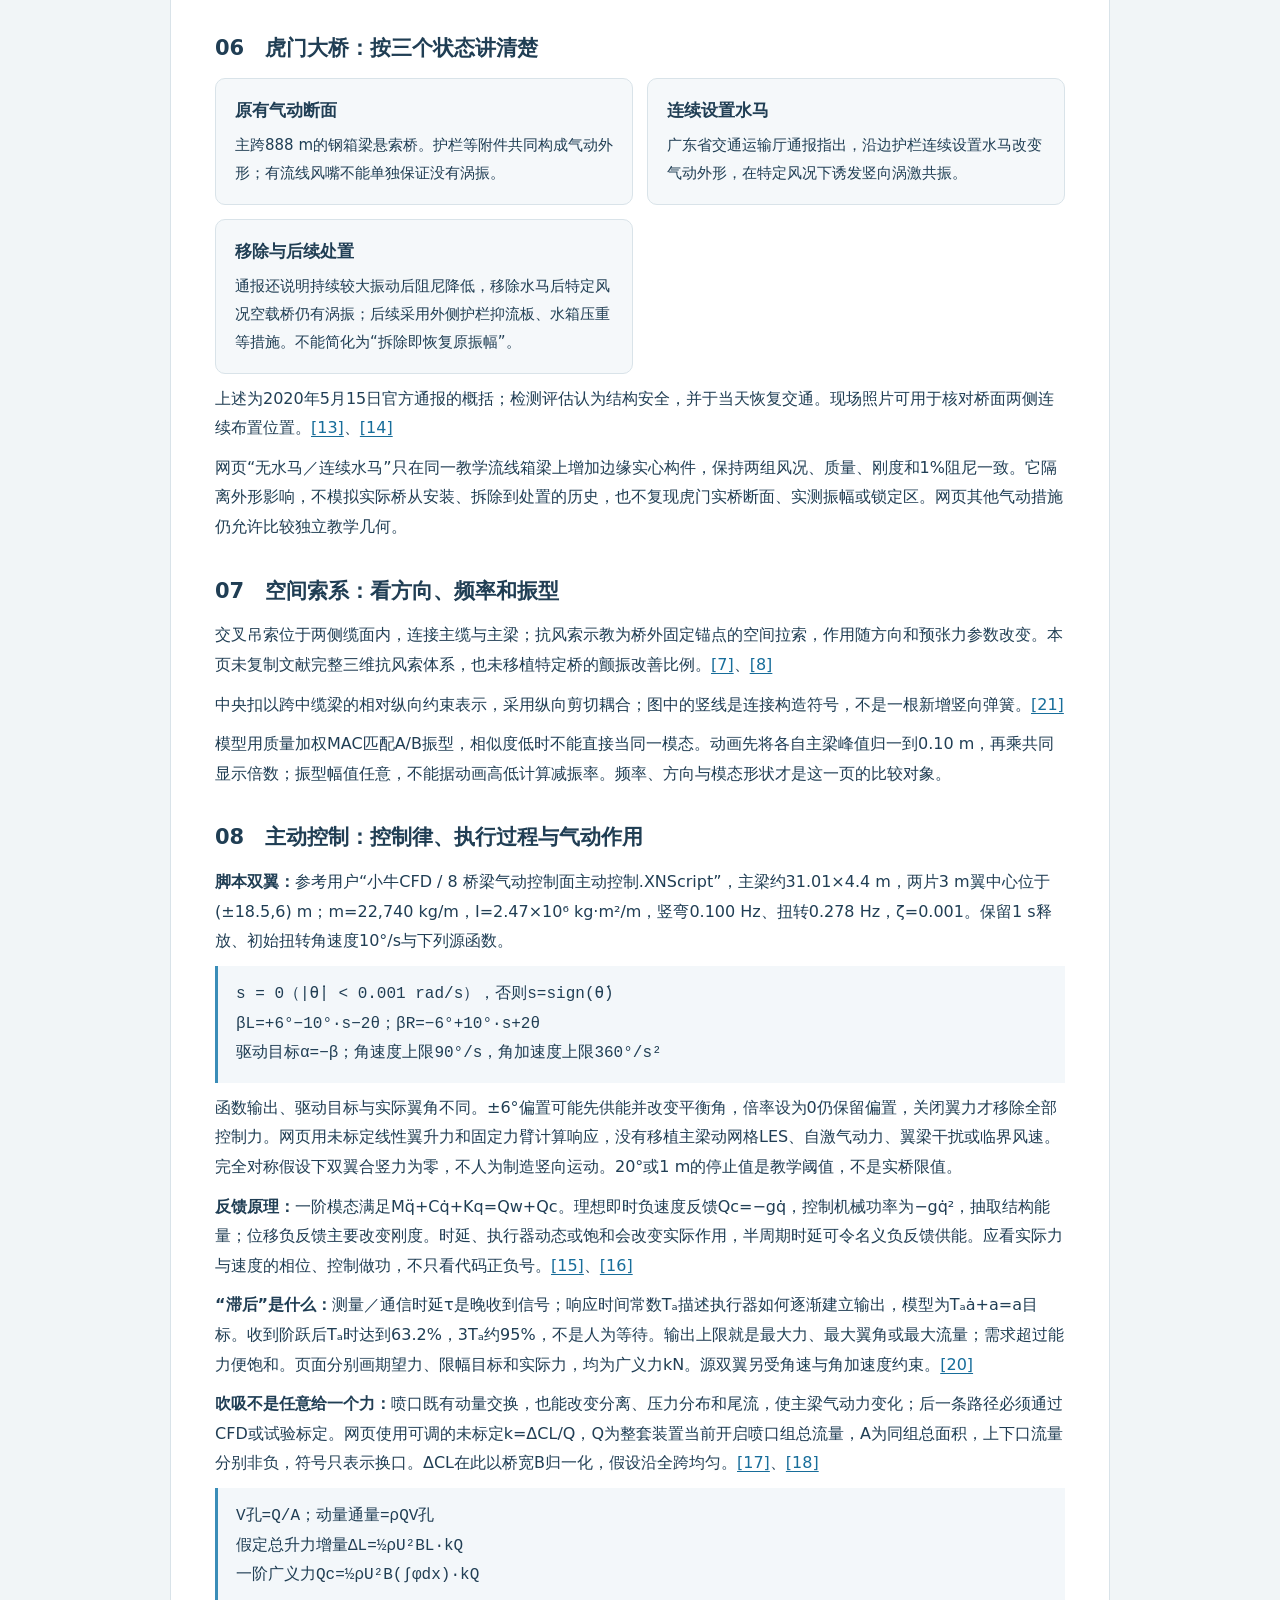
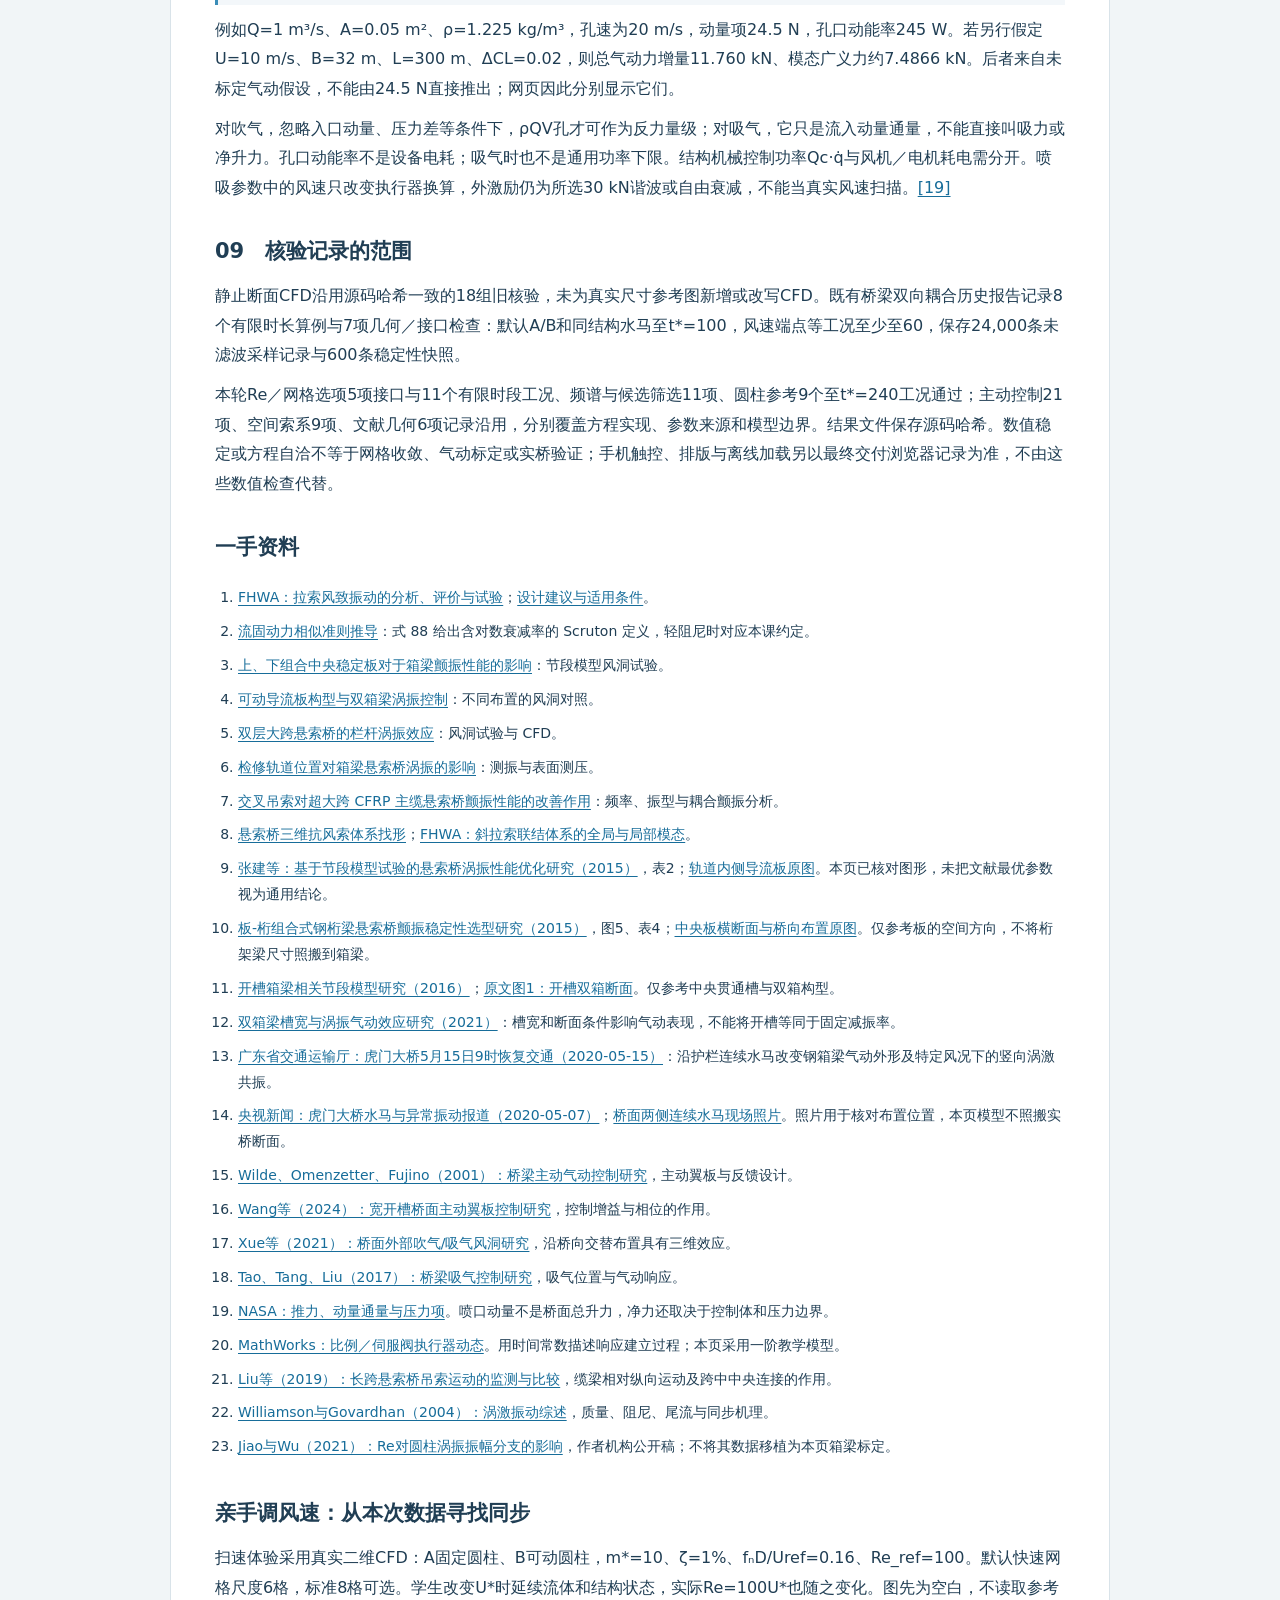
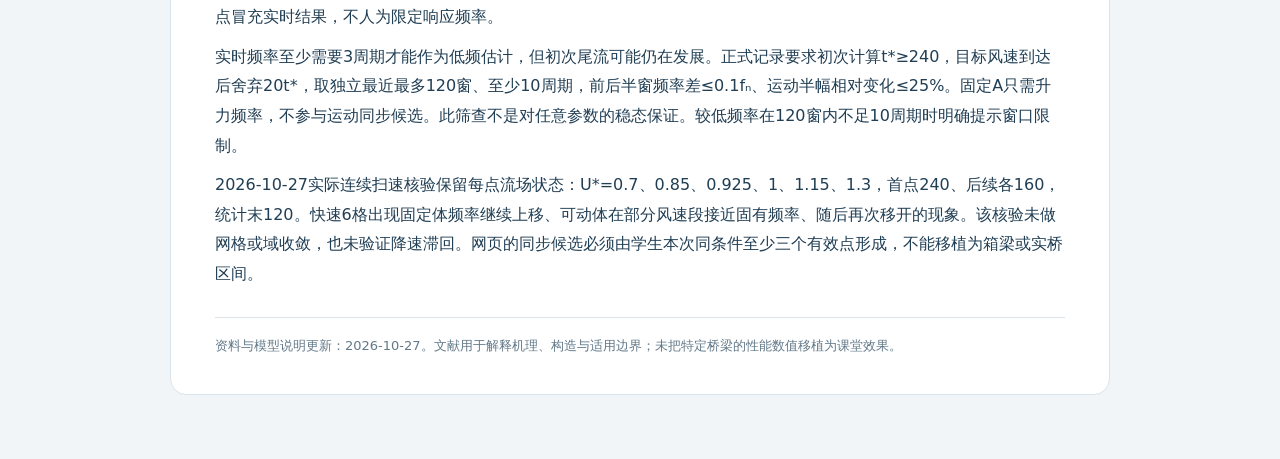
==== commit 60b1e3b3: "Let students vary wind speed and discover frequency synchronisation from live CFD" ====
--- a/evidence.html
+++ b/evidence.html
@@ -136,6 +136,11 @@
       <li id="ref23"><a href="https://discovery.ucl.ac.uk/id/eprint/10129899/" target="_blank" rel="noopener noreferrer">Jiao与Wu（2021）：Re对圆柱涡振振幅分支的影响</a>，作者机构公开稿；不将其数据移植为本页箱梁标定。</li>
     </ol>
   </section>
+  <section id="live-sweep-method"><h2>亲手调风速：从本次数据寻找同步</h2>
+    <p>扫速体验采用真实二维CFD：A固定圆柱、B可动圆柱，m*=10、ζ=1%、fₙD/Uref=0.16、Re_ref=100。默认快速网格尺度6格，标准8格可选。学生改变U*时延续流体和结构状态，实际Re=100U*也随之变化。图先为空白，不读取参考点冒充实时结果，不人为限定响应频率。</p>
+    <p>实时频率至少需要3周期才能作为低频估计，但初次尾流可能仍在发展。正式记录要求初次计算t*≥240，目标风速到达后舍弃20t*，取独立最近最多120窗、至少10周期，前后半窗频率差≤0.1fₙ、运动半幅相对变化≤25%。固定A只需升力频率，不参与运动同步候选。此筛查不是对任意参数的稳态保证。较低频率在120窗内不足10周期时明确提示窗口限制。</p>
+    <p>2026-10-27实际连续扫速核验保留每点流场状态：U*=0.7、0.85、0.925、1、1.15、1.3，首点240、后续各160，统计末120。快速6格出现固定体频率继续上移、可动体在部分风速段接近固有频率、随后再次移开的现象。该核验未做网格或域收敛，也未验证降速滞回。网页的同步候选必须由学生本次同条件至少三个有效点形成，不能移植为箱梁或实桥区间。</p>
+  </section>
   <footer>资料与模型说明更新：2026-10-27。文献用于解释机理、构造与适用边界；未把特定桥梁的性能数值移植为课堂效果。</footer>
 </main>
 </body>
